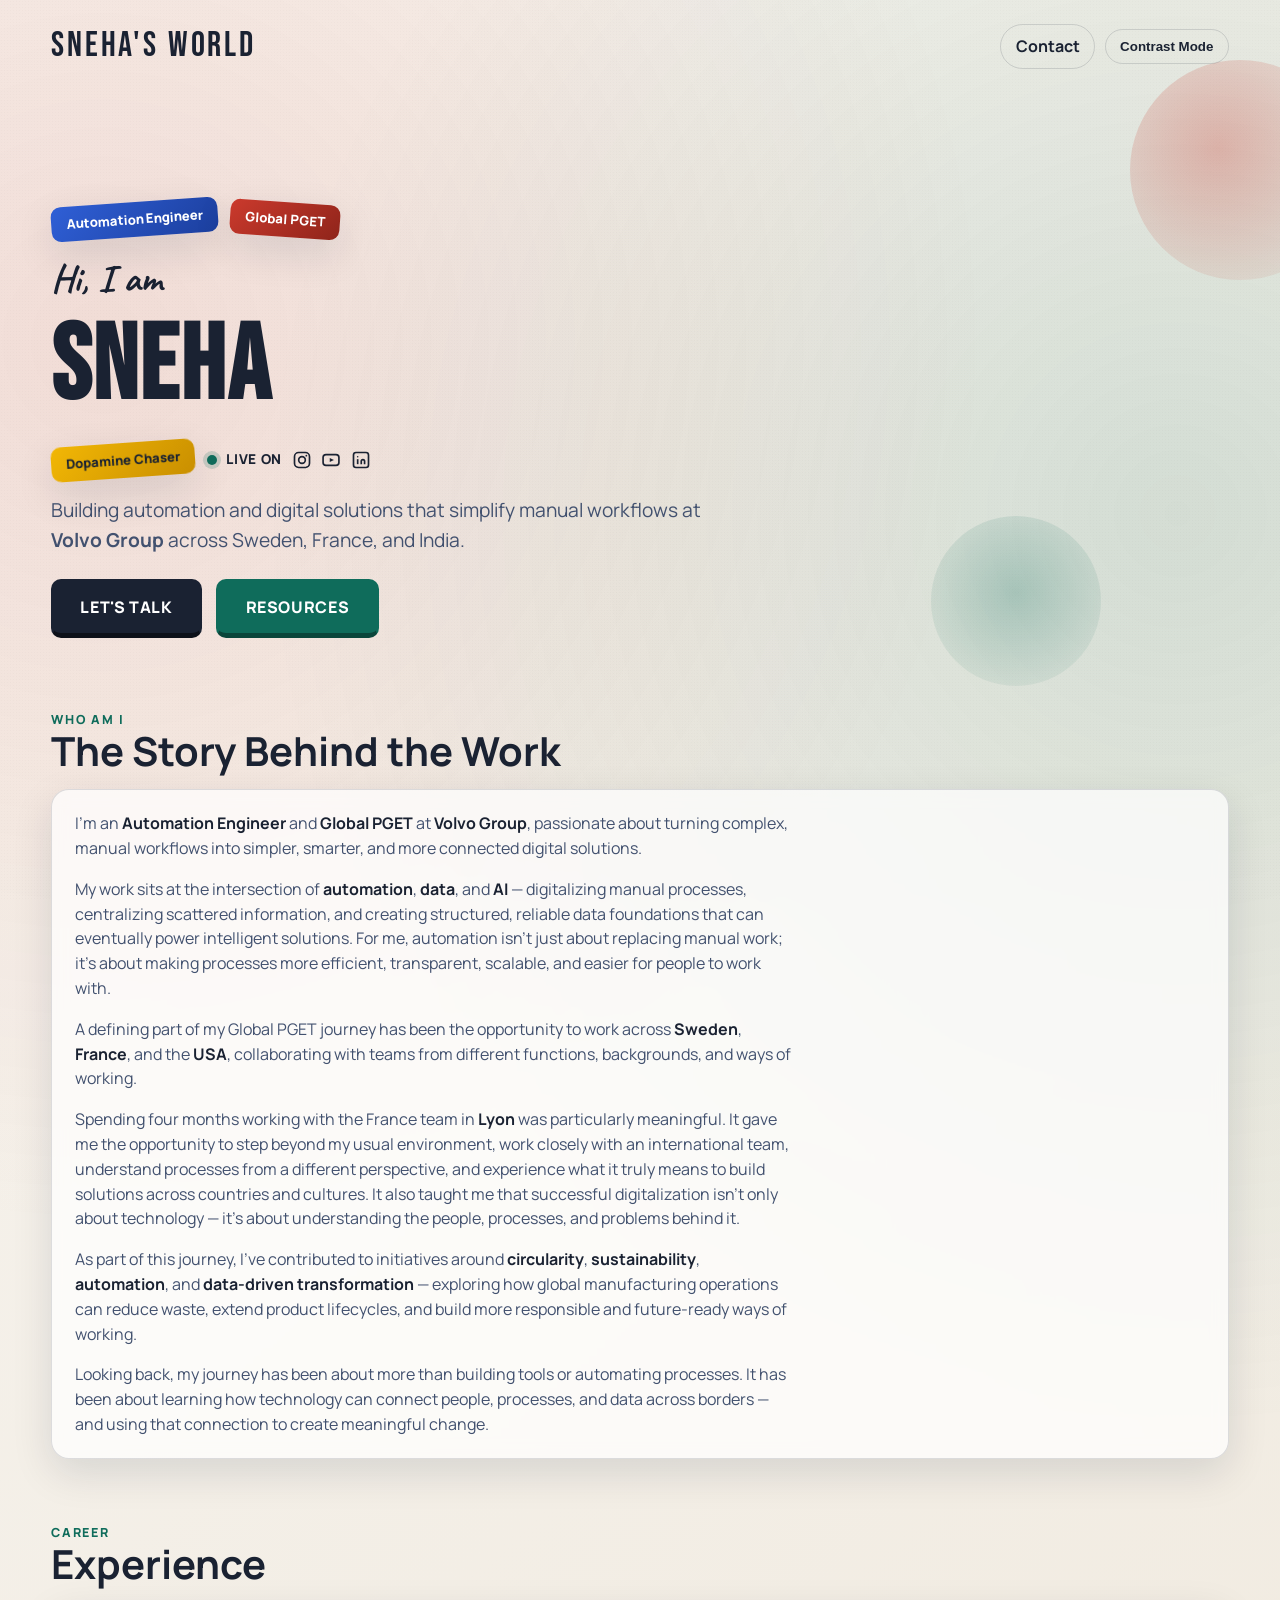
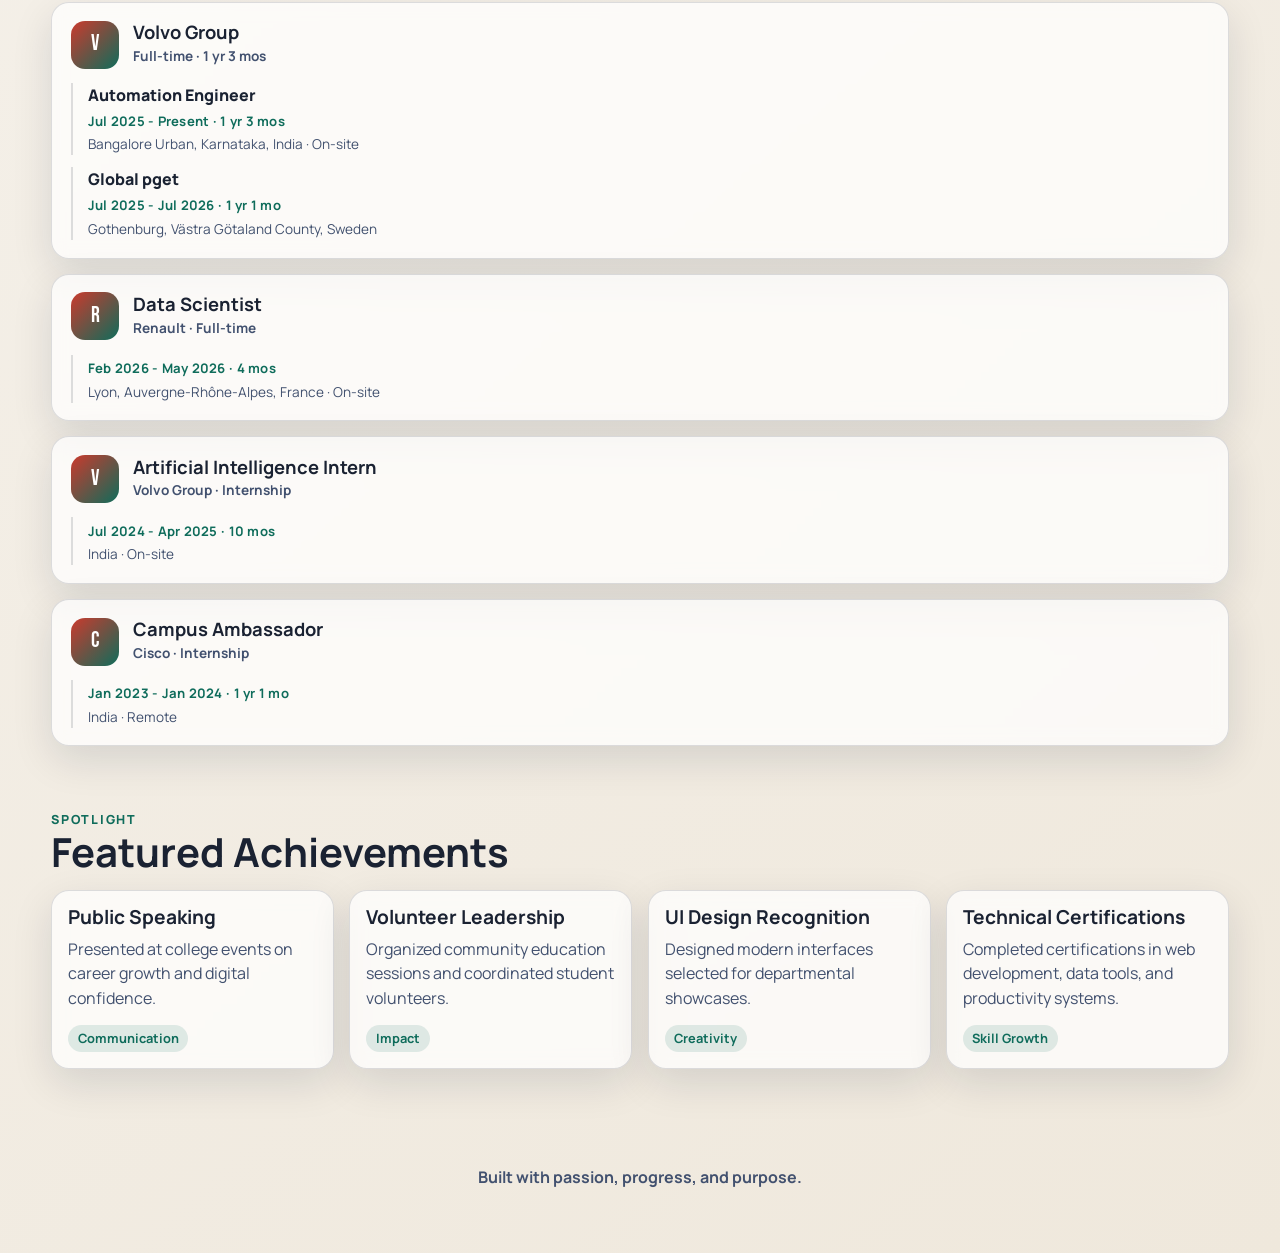
==== index.html @ a1057c7d "Initial commit" ====
<!DOCTYPE html>
<html lang="en">
  <head>
    <meta charset="UTF-8" />
    <meta name="viewport" content="width=device-width, initial-scale=1.0" />
    <title>Sneha's Achievements</title>
    <meta
      name="description"
      content="A personal achievements website celebrating milestones, awards, and growth."
    />
    <link rel="preconnect" href="https://fonts.googleapis.com" />
    <link rel="preconnect" href="https://fonts.gstatic.com" crossorigin />
    <link
      href="https://fonts.googleapis.com/css2?family=Bebas+Neue&family=Caveat:wght@600;700&family=Manrope:wght@400;600;700;800&display=swap"
      rel="stylesheet"
    />
    <link rel="stylesheet" href="styles.css" />
  </head>
  <body>
    <div class="noise-overlay" aria-hidden="true"></div>
    <header class="hero">
      <nav class="top-nav">
        <p class="brand">Sneha's World</p>
        <div class="nav-actions">
          <a class="ghost-btn" href="contact.html">Contact</a>
          <button id="themeToggle" class="ghost-btn" aria-label="Toggle contrast mode">
            Contrast Mode
          </button>
        </div>
      </nav>

      <div class="hero-content">
        <div class="tag-row">
          <span class="tag tag-blue tilt-left">Automation Engineer</span>
          <span class="tag tag-red tilt-right">Global PGET</span>
        </div>

        <p class="greeting">Hi, I am</p>
        <h1 class="profile-name">Sneha</h1>

        <div class="tag-row tag-row-bottom">
          <span class="tag tag-yellow tilt-left">Dopamine Chaser</span>
          <div class="live-on">
            <span class="live-dot" aria-hidden="true"></span>
            LIVE ON
            <a class="social-icon" href="#" aria-label="Instagram">
              <svg viewBox="0 0 24 24" fill="none" stroke="currentColor" stroke-width="2">
                <rect x="3" y="3" width="18" height="18" rx="5" />
                <circle cx="12" cy="12" r="4" />
                <circle cx="17.2" cy="6.8" r="1.1" fill="currentColor" stroke="none" />
              </svg>
            </a>
            <a class="social-icon" href="#" aria-label="YouTube">
              <svg viewBox="0 0 24 24" fill="none" stroke="currentColor" stroke-width="2">
                <rect x="2.5" y="5.5" width="19" height="13" rx="3.5" />
                <path d="M10.5 9.5l5 2.5-5 2.5z" fill="currentColor" stroke="none" />
              </svg>
            </a>
            <a class="social-icon" href="#" aria-label="LinkedIn">
              <svg viewBox="0 0 24 24" fill="none" stroke="currentColor" stroke-width="2">
                <rect x="3" y="3" width="18" height="18" rx="3" />
                <circle cx="8" cy="8.2" r="0.9" fill="currentColor" stroke="none" />
                <path d="M8 11v6" />
                <path d="M12.3 17v-3.4c0-1.3.8-2.1 2-2.1s2 .8 2 2.1V17" />
              </svg>
            </a>
          </div>
        </div>

        <p class="hero-subtitle">
          Building automation and digital solutions that simplify manual workflows at
          <strong>Volvo Group</strong> across Sweden, France, and India.
        </p>

        <div class="hero-actions">
          <a class="btn-dark" href="contact.html">Let's Talk</a>
          <a class="btn-green" href="#experience">Resources</a>
        </div>
      </div>
      <div class="hero-shape hero-shape-a" aria-hidden="true"></div>
      <div class="hero-shape hero-shape-b" aria-hidden="true"></div>
    </header>

    <main>
      <section id="about" class="about-section">
        <div class="section-head reveal">
          <p class="kicker">Who Am I</p>
          <h2>The Story Behind the Work</h2>
        </div>

        <div class="about-content reveal">
          <p>
            I'm an <strong>Automation Engineer</strong> and <strong>Global PGET</strong> at
            <strong>Volvo Group</strong>, passionate about turning complex, manual workflows into
            simpler, smarter, and more connected digital solutions.
          </p>
          <p>
            My work sits at the intersection of <strong>automation</strong>, <strong>data</strong>,
            and <strong>AI</strong> — digitalizing manual processes, centralizing scattered
            information, and creating structured, reliable data foundations that can eventually power
            intelligent solutions. For me, automation isn't just about replacing manual work; it's
            about making processes more efficient, transparent, scalable, and easier for people to
            work with.
          </p>
          <p>
            A defining part of my Global PGET journey has been the opportunity to work across
            <strong>Sweden</strong>, <strong>France</strong>, and the <strong>USA</strong>,
            collaborating with teams from different functions, backgrounds, and ways of working.
          </p>
          <p>
            Spending four months working with the France team in <strong>Lyon</strong> was
            particularly meaningful. It gave me the opportunity to step beyond my usual environment,
            work closely with an international team, understand processes from a different
            perspective, and experience what it truly means to build solutions across countries and
            cultures. It also taught me that successful digitalization isn't only about technology —
            it's about understanding the people, processes, and problems behind it.
          </p>
          <p>
            As part of this journey, I've contributed to initiatives around
            <strong>circularity</strong>, <strong>sustainability</strong>, <strong>automation</strong>,
            and <strong>data-driven transformation</strong> — exploring how global manufacturing
            operations can reduce waste, extend product lifecycles, and build more responsible and
            future-ready ways of working.
          </p>
          <p>
            Looking back, my journey has been about more than building tools or automating processes.
            It has been about learning how technology can connect people, processes, and data across
            borders — and using that connection to create meaningful change.
          </p>
        </div>
      </section>

      <section id="experience" class="experience-section">
        <div class="section-head reveal">
          <p class="kicker">Career</p>
          <h2>Experience</h2>
        </div>

        <div class="experience-list">
          <article class="experience-company reveal">
            <div class="company-header">
              <div class="company-logo" aria-hidden="true">V</div>
              <div>
                <h3>Volvo Group</h3>
                <p class="company-meta">Full-time · 1 yr 3 mos</p>
              </div>
            </div>
            <div class="role-list">
              <div class="role-item">
                <p class="role-title">Automation Engineer</p>
                <p class="role-duration">Jul 2025 - Present · 1 yr 3 mos</p>
                <p class="role-location">Bangalore Urban, Karnataka, India · On-site</p>
              </div>
              <div class="role-item">
                <p class="role-title">Global pget</p>
                <p class="role-duration">Jul 2025 - Jul 2026 · 1 yr 1 mo</p>
                <p class="role-location">Gothenburg, Västra Götaland County, Sweden</p>
              </div>
            </div>
          </article>

          <article class="experience-company reveal">
            <div class="company-header">
              <div class="company-logo" aria-hidden="true">R</div>
              <div>
                <h3>Data Scientist</h3>
                <p class="company-meta">Renault · Full-time</p>
              </div>
            </div>
            <div class="role-list">
              <div class="role-item">
                <p class="role-duration">Feb 2026 - May 2026 · 4 mos</p>
                <p class="role-location">Lyon, Auvergne-Rhône-Alpes, France · On-site</p>
              </div>
            </div>
          </article>

          <article class="experience-company reveal">
            <div class="company-header">
              <div class="company-logo" aria-hidden="true">V</div>
              <div>
                <h3>Artificial Intelligence Intern</h3>
                <p class="company-meta">Volvo Group · Internship</p>
              </div>
            </div>
            <div class="role-list">
              <div class="role-item">
                <p class="role-duration">Jul 2024 - Apr 2025 · 10 mos</p>
                <p class="role-location">India · On-site</p>
              </div>
            </div>
          </article>

          <article class="experience-company reveal">
            <div class="company-header">
              <div class="company-logo" aria-hidden="true">C</div>
              <div>
                <h3>Campus Ambassador</h3>
                <p class="company-meta">Cisco · Internship</p>
              </div>
            </div>
            <div class="role-list">
              <div class="role-item">
                <p class="role-duration">Jan 2023 - Jan 2024 · 1 yr 1 mo</p>
                <p class="role-location">India · Remote</p>
              </div>
            </div>
          </article>
        </div>
      </section>

      <section class="cards-section">
        <div class="section-head reveal">
          <p class="kicker">Spotlight</p>
          <h2>Featured Achievements</h2>
        </div>

        <div class="achievement-grid">
          <article class="achievement-card reveal">
            <h3>Public Speaking</h3>
            <p>Presented at college events on career growth and digital confidence.</p>
            <span>Communication</span>
          </article>
          <article class="achievement-card reveal">
            <h3>Volunteer Leadership</h3>
            <p>Organized community education sessions and coordinated student volunteers.</p>
            <span>Impact</span>
          </article>
          <article class="achievement-card reveal">
            <h3>UI Design Recognition</h3>
            <p>Designed modern interfaces selected for departmental showcases.</p>
            <span>Creativity</span>
          </article>
          <article class="achievement-card reveal">
            <h3>Technical Certifications</h3>
            <p>Completed certifications in web development, data tools, and productivity systems.</p>
            <span>Skill Growth</span>
          </article>
        </div>
      </section>
    </main>

    <footer class="site-footer">
      <p>Built with passion, progress, and purpose.</p>
    </footer>

    <script src="script.js"></script>
  </body>
</html>
---- styles.css ----
:root {
  --bg: #f7f4ef;
  --bg-alt: #efe8dc;
  --text: #1a2232;
  --muted: #42516f;
  --accent: #cb3a2d;
  --accent-2: #0f6c5b;
  --card: rgba(255, 255, 255, 0.72);
  --border: rgba(26, 34, 50, 0.14);
  --shadow: 0 14px 40px rgba(12, 23, 46, 0.12);
}

body.high-contrast {
  --bg: #111111;
  --bg-alt: #1f1f1f;
  --text: #f5f5f5;
  --muted: #d0d0d0;
  --accent: #ffd447;
  --accent-2: #46e7c4;
  --card: rgba(34, 34, 34, 0.82);
  --border: rgba(255, 255, 255, 0.18);
  --shadow: 0 14px 40px rgba(0, 0, 0, 0.4);
}

* {
  box-sizing: border-box;
}

html,
body {
  margin: 0;
  padding: 0;
}

body {
  font-family: "Manrope", "Segoe UI", sans-serif;
  background:
    radial-gradient(circle at 8% 12%, rgba(203, 58, 45, 0.12), transparent 32%),
    radial-gradient(circle at 92% 18%, rgba(15, 108, 91, 0.14), transparent 35%),
    linear-gradient(140deg, var(--bg), var(--bg-alt));
  color: var(--text);
  min-height: 100vh;
  line-height: 1.55;
  overflow-x: hidden;
}

.noise-overlay {
  position: fixed;
  inset: 0;
  pointer-events: none;
  opacity: 0.22;
  background-image: radial-gradient(rgba(0, 0, 0, 0.06) 1px, transparent 1px);
  background-size: 3px 3px;
  mix-blend-mode: multiply;
  z-index: -1;
}

.hero {
  position: relative;
  isolation: isolate;
  padding: 1.2rem clamp(1rem, 4vw, 4rem) 4rem;
}

.top-nav {
  display: flex;
  align-items: center;
  justify-content: space-between;
  gap: 1rem;
}

.brand {
  margin: 0;
  font-family: "Bebas Neue", Impact, sans-serif;
  letter-spacing: 0.08em;
  font-size: clamp(1.5rem, 2.8vw, 2.2rem);
}

.nav-actions {
  display: flex;
  align-items: center;
  gap: 0.6rem;
}

.ghost-btn {
  border: 1px solid var(--border);
  background: transparent;
  color: var(--text);
  padding: 0.55rem 0.9rem;
  border-radius: 999px;
  font-weight: 700;
  cursor: pointer;
  text-decoration: none;
  display: inline-flex;
  align-items: center;
}

.hero-content {
  width: min(760px, 100%);
  margin-top: clamp(2rem, 10vw, 8rem);
  animation: rise-in 700ms ease-out both;
}

.kicker {
  margin: 0;
  color: var(--accent-2);
  font-weight: 800;
  letter-spacing: 0.14em;
  text-transform: uppercase;
  font-size: 0.78rem;
}

h1,
h2,
h3 {
  line-height: 1.1;
  margin: 0;
}

h1 {
  margin-top: 0.55rem;
  font-family: "Bebas Neue", Impact, sans-serif;
  font-size: clamp(2.8rem, 9vw, 6.6rem);
  letter-spacing: 0.02em;
}

.hero-subtitle {
  margin: 0.95rem 0 1.45rem;
  max-width: 56ch;
  color: var(--muted);
  font-size: clamp(1rem, 2.5vw, 1.2rem);
}

.primary-btn {
  display: inline-flex;
  align-items: center;
  justify-content: center;
  text-decoration: none;
  color: #ffffff;
  background: linear-gradient(120deg, var(--accent), #dc6046);
  padding: 0.8rem 1.3rem;
  border-radius: 999px;
  font-weight: 700;
  box-shadow: var(--shadow);
  transition: transform 250ms ease;
}

.primary-btn:hover {
  transform: translateY(-2px);
}

.tag-row {
  display: flex;
  flex-wrap: wrap;
  align-items: center;
  gap: 0.7rem;
}

.tag-row-bottom {
  margin: 1rem 0 1.2rem;
}

.tag {
  display: inline-flex;
  padding: 0.45rem 0.95rem;
  border-radius: 10px;
  font-weight: 800;
  font-size: 0.82rem;
  color: #ffffff;
  box-shadow: var(--shadow);
}

.tilt-left {
  transform: rotate(-4deg);
}

.tilt-right {
  transform: rotate(4deg);
}

.tag-blue {
  background: linear-gradient(135deg, #2f5fd6, #1c3f9e);
}

.tag-red {
  background: linear-gradient(135deg, var(--accent), #8f241a);
}

.tag-yellow {
  background: linear-gradient(135deg, #f2b705, #c98f00);
  color: var(--text);
}

.greeting {
  margin: 0.8rem 0 0;
  font-family: "Caveat", "Manrope", cursive;
  font-size: clamp(1.6rem, 4vw, 2.4rem);
  font-weight: 700;
  color: var(--text);
}

.profile-name {
  margin-top: 0.1rem;
}

.live-on {
  display: inline-flex;
  align-items: center;
  gap: 0.6rem;
  font-weight: 800;
  font-size: 0.85rem;
  letter-spacing: 0.05em;
  color: var(--text);
}

.live-dot {
  width: 10px;
  height: 10px;
  border-radius: 50%;
  background: var(--accent-2);
  box-shadow: 0 0 0 4px rgba(15, 108, 91, 0.18);
}

.social-icon {
  display: inline-flex;
  color: var(--text);
}

.social-icon svg {
  width: 20px;
  height: 20px;
}

.hero-actions {
  display: flex;
  flex-wrap: wrap;
  gap: 0.9rem;
  margin-top: 0.4rem;
}

.btn-dark,
.btn-green {
  display: inline-flex;
  align-items: center;
  justify-content: center;
  text-decoration: none;
  text-transform: uppercase;
  font-weight: 800;
  letter-spacing: 0.04em;
  padding: 0.85rem 1.7rem;
  border-radius: 10px;
  border: 2px solid transparent;
  transition: transform 150ms ease, border-bottom-width 150ms ease;
}

.btn-dark {
  color: #ffffff;
  background: var(--text);
  border-color: var(--text);
  border-bottom: 5px solid rgba(0, 0, 0, 0.5);
}

.btn-green {
  color: #ffffff;
  background: var(--accent-2);
  border-color: var(--accent-2);
  border-bottom: 5px solid rgba(0, 0, 0, 0.35);
}

.btn-dark:hover,
.btn-green:hover {
  transform: translateY(2px);
  border-bottom-width: 3px;
}

.hero-shape {
  position: absolute;
  border-radius: 1000px;
  filter: blur(0.4px);
  z-index: -1;
}

.hero-shape-a {
  right: -70px;
  top: 60px;
  width: 220px;
  height: 220px;
  background: radial-gradient(circle at 40% 40%, rgba(203, 58, 45, 0.3), rgba(203, 58, 45, 0));
}

.hero-shape-b {
  right: 14%;
  bottom: 16px;
  width: 170px;
  height: 170px;
  background: radial-gradient(circle at 50% 45%, rgba(15, 108, 91, 0.25), rgba(15, 108, 91, 0));
}

main {
  padding: 0 clamp(1rem, 4vw, 4rem) 3rem;
}

.stats {
  display: grid;
  grid-template-columns: repeat(auto-fit, minmax(190px, 1fr));
  gap: 0.9rem;
  margin-top: 1rem;
}

.about-section {
  margin-top: 0.5rem;
}

.about-content {
  border: 1px solid var(--border);
  border-radius: 18px;
  background: var(--card);
  backdrop-filter: blur(8px);
  box-shadow: var(--shadow);
  padding: 1.3rem 1.4rem;
  display: grid;
  gap: 1rem;
}

.about-content p {
  margin: 0;
  color: var(--muted);
  max-width: 72ch;
}

.about-content strong {
  color: var(--text);
}

.stat-card,
.achievement-card,
.timeline-item {
  border: 1px solid var(--border);
  border-radius: 18px;
  background: var(--card);
  backdrop-filter: blur(8px);
  box-shadow: var(--shadow);
}

.stat-card {
  padding: 1rem;
}

.stat-card h2 {
  font-family: "Bebas Neue", Impact, sans-serif;
  font-size: 2.6rem;
  color: var(--accent);
}

.stat-card p {
  margin: 0;
  color: var(--muted);
  font-weight: 700;
}

.timeline-section,
.cards-section {
  margin-top: clamp(2rem, 6vw, 4rem);
}

.section-head {
  margin-bottom: 1rem;
}

.section-head h2 {
  font-size: clamp(1.5rem, 5vw, 2.5rem);
}

.timeline {
  display: grid;
  gap: 0.85rem;
}

.timeline-item {
  padding: 1rem;
}

.timeline-item .year {
  margin: 0;
  font-size: 0.85rem;
  color: var(--accent-2);
  font-weight: 800;
  letter-spacing: 0.08em;
}

.timeline-item h3 {
  margin-top: 0.4rem;
  font-size: 1.2rem;
}

.timeline-item p {
  margin: 0.5rem 0 0;
  color: var(--muted);
}

.achievement-grid {
  display: grid;
  gap: 0.95rem;
  grid-template-columns: repeat(auto-fit, minmax(220px, 1fr));
}

.achievement-card {
  padding: 1rem;
  transform: translateY(0);
  transition: transform 220ms ease;
}

.achievement-card:hover {
  transform: translateY(-4px);
}

.achievement-card h3 {
  font-size: 1.2rem;
}

.achievement-card p {
  margin: 0.55rem 0 0.85rem;
  color: var(--muted);
}

.achievement-card span {
  display: inline-flex;
  border-radius: 999px;
  padding: 0.2rem 0.6rem;
  background: rgba(15, 108, 91, 0.12);
  color: var(--accent-2);
  font-weight: 700;
  font-size: 0.8rem;
}

.experience-section {
  margin-top: clamp(2rem, 6vw, 4rem);
}

.experience-list {
  display: grid;
  gap: 0.95rem;
}

.experience-company {
  border: 1px solid var(--border);
  border-radius: 18px;
  background: var(--card);
  backdrop-filter: blur(8px);
  box-shadow: var(--shadow);
  padding: 1.1rem 1.2rem;
}

.company-header {
  display: flex;
  align-items: center;
  gap: 0.85rem;
}

.company-logo {
  flex-shrink: 0;
  width: 48px;
  height: 48px;
  border-radius: 14px;
  display: flex;
  align-items: center;
  justify-content: center;
  font-family: "Bebas Neue", Impact, sans-serif;
  font-size: 1.4rem;
  color: #ffffff;
  background: linear-gradient(135deg, var(--accent), var(--accent-2));
}

.company-header h3 {
  font-size: 1.15rem;
}

.company-meta {
  margin: 0.2rem 0 0;
  color: var(--muted);
  font-weight: 700;
  font-size: 0.85rem;
}

.role-list {
  margin-top: 0.9rem;
  display: grid;
  gap: 0.75rem;
}

.role-item {
  padding-left: 0.9rem;
  border-left: 2px solid var(--border);
}

.role-title {
  margin: 0;
  font-weight: 800;
  color: var(--text);
}

.role-duration {
  margin: 0.2rem 0 0;
  color: var(--accent-2);
  font-weight: 700;
  font-size: 0.82rem;
  letter-spacing: 0.02em;
}

.role-location {
  margin: 0.2rem 0 0;
  color: var(--muted);
  font-size: 0.85rem;
}

.contact-section {
  margin-top: clamp(1rem, 6vw, 2rem);
}

.contact-grid {
  display: grid;
  gap: 0.95rem;
  grid-template-columns: repeat(auto-fit, minmax(220px, 1fr));
}

.contact-card {
  border: 1px solid var(--border);
  border-radius: 18px;
  background: var(--card);
  backdrop-filter: blur(8px);
  box-shadow: var(--shadow);
  padding: 1.3rem;
  text-align: center;
  text-decoration: none;
  color: var(--text);
  transition: transform 220ms ease;
}

.contact-card:hover {
  transform: translateY(-4px);
}

.contact-card.disabled {
  opacity: 0.55;
  pointer-events: none;
}

.contact-icon {
  margin: 0 auto 0.7rem;
  width: 56px;
  height: 56px;
  border-radius: 16px;
  display: flex;
  align-items: center;
  justify-content: center;
  font-family: "Bebas Neue", Impact, sans-serif;
  font-size: 1.3rem;
  color: #ffffff;
  background: linear-gradient(135deg, var(--accent), var(--accent-2));
}

.contact-card h3 {
  font-size: 1.15rem;
}

.contact-card p {
  margin: 0.5rem 0 0;
  color: var(--muted);
  font-size: 0.9rem;
  word-break: break-word;
}

.site-footer {
  padding: 2rem 1rem 3rem;
  text-align: center;
  color: var(--muted);
  font-weight: 700;
}

.reveal {
  opacity: 0;
  transform: translateY(16px);
  transition: opacity 500ms ease, transform 500ms ease;
}

.reveal.visible {
  opacity: 1;
  transform: translateY(0);
}

@keyframes rise-in {
  from {
    opacity: 0;
    transform: translateY(20px);
  }

  to {
    opacity: 1;
    transform: translateY(0);
  }
}

@media (max-width: 720px) {
  .hero {
    padding-bottom: 2.5rem;
  }

  .hero-subtitle {
    max-width: 42ch;
  }

  .hero-shape-a,
  .hero-shape-b {
    opacity: 0.75;
  }

  .tag-row-bottom {
    flex-direction: column;
    align-items: flex-start;
  }
}
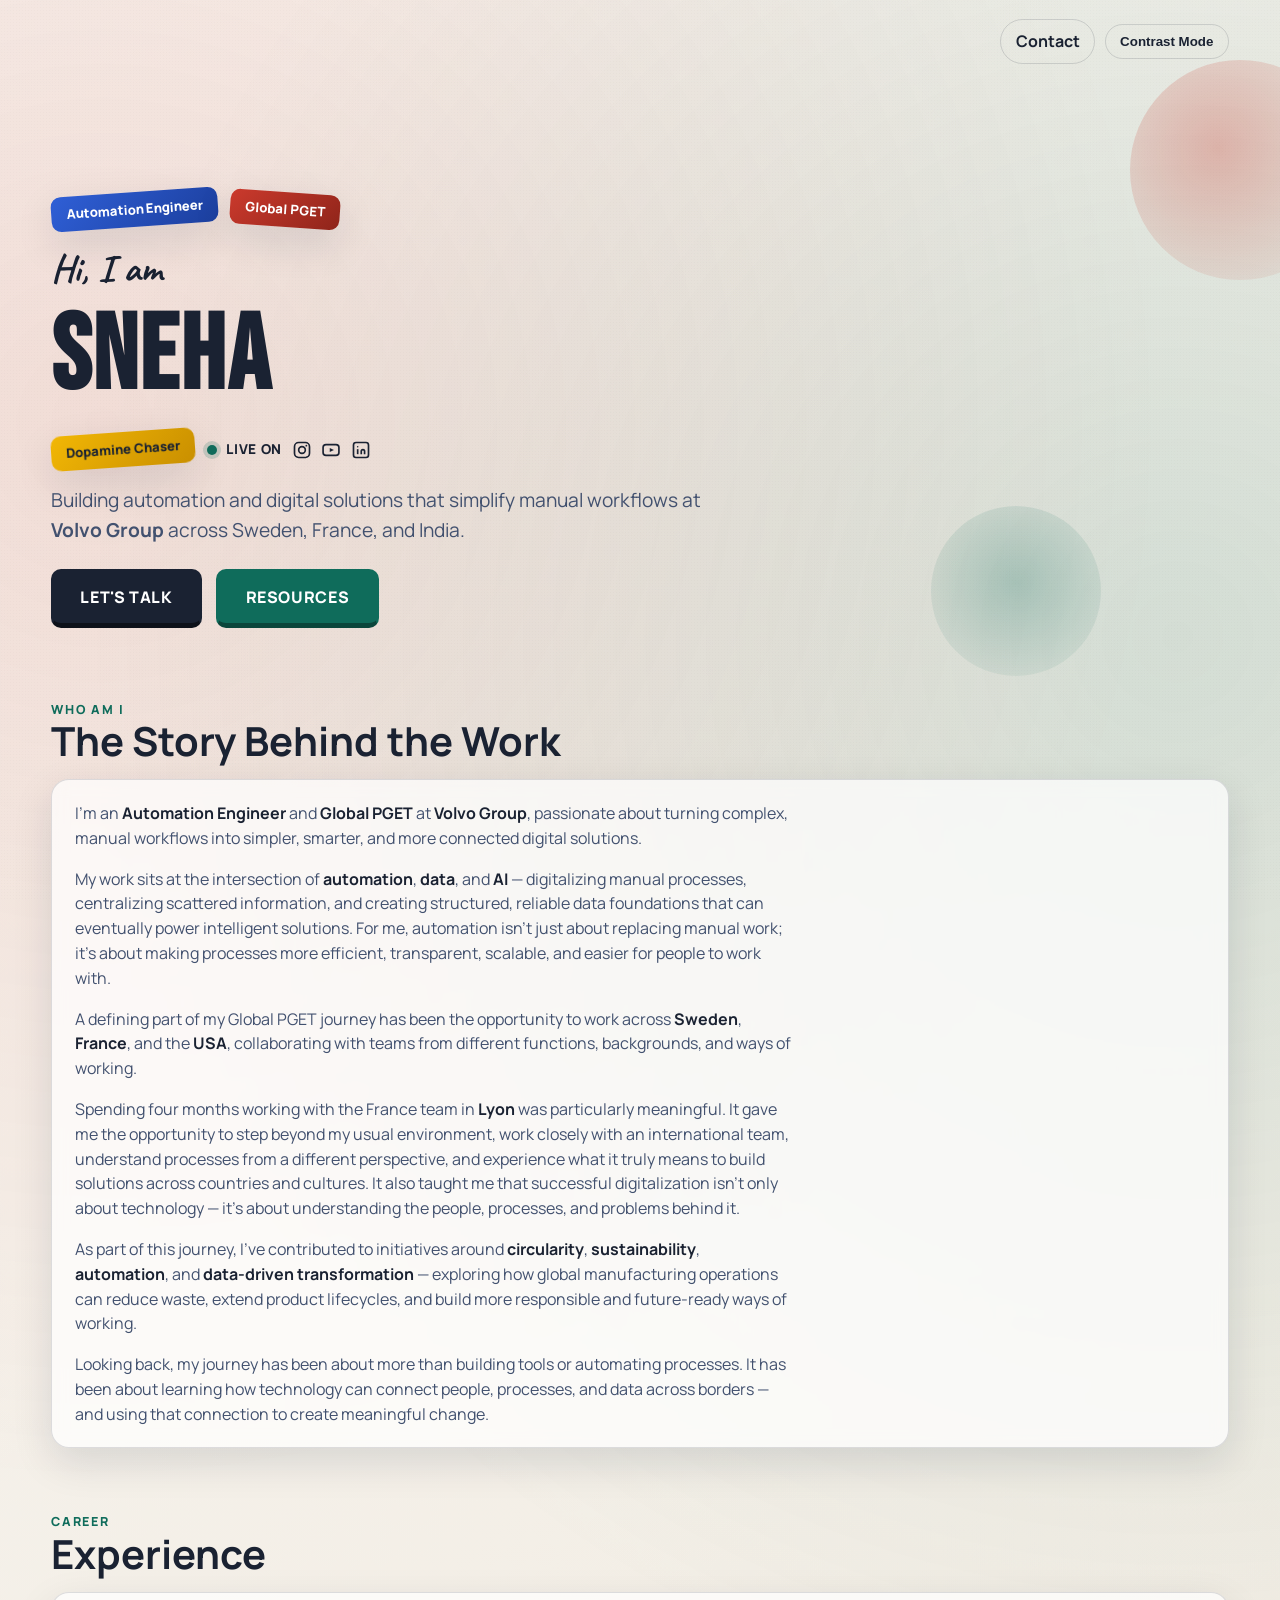
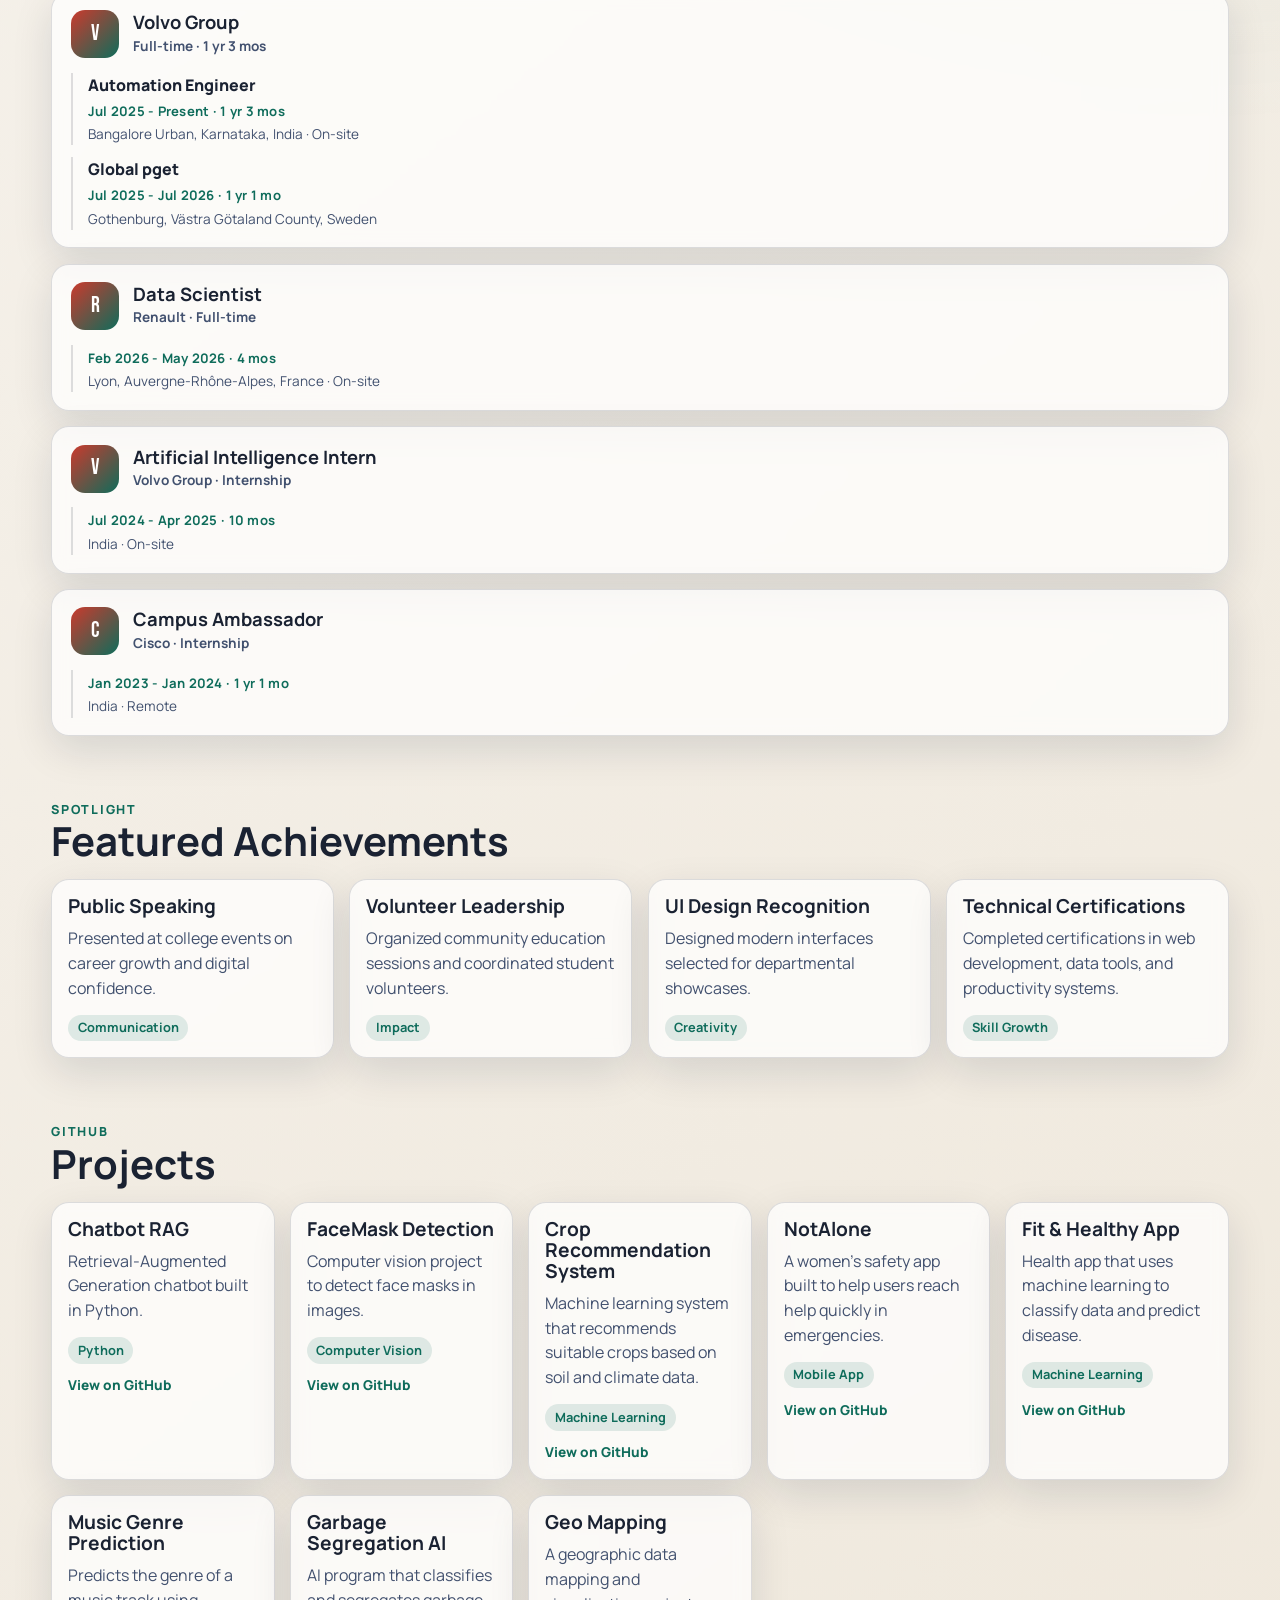
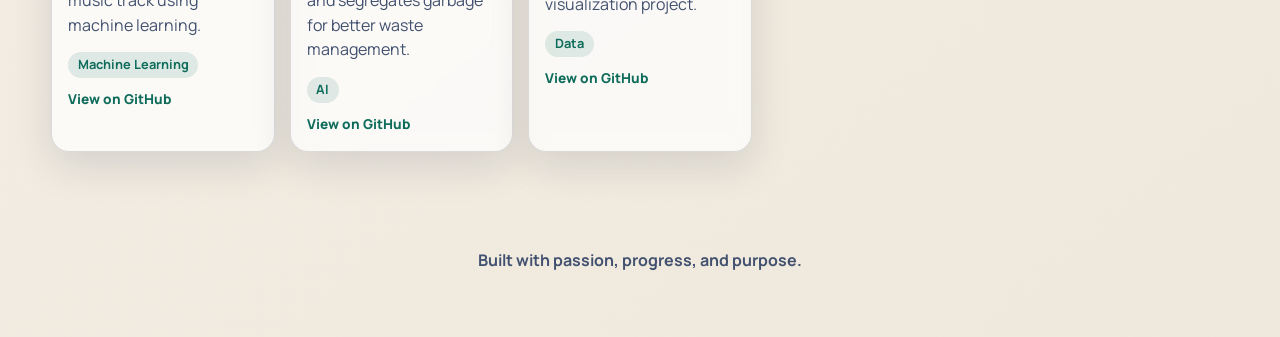
==== commit 8b23430f: "Add hero redesign and GitHub projects section" ====
--- a/index.html
+++ b/index.html
@@ -20,7 +20,6 @@
     <div class="noise-overlay" aria-hidden="true"></div>
     <header class="hero">
       <nav class="top-nav">
-        <p class="brand">Sneha's World</p>
         <div class="nav-actions">
           <a class="ghost-btn" href="contact.html">Contact</a>
           <button id="themeToggle" class="ghost-btn" aria-label="Toggle contrast mode">
@@ -238,6 +237,64 @@
           </article>
         </div>
       </section>
+
+      <section class="cards-section">
+        <div class="section-head reveal">
+          <p class="kicker">GitHub</p>
+          <h2>Projects</h2>
+        </div>
+
+        <div class="achievement-grid">
+          <article class="achievement-card reveal">
+            <h3>Chatbot RAG</h3>
+            <p>Retrieval-Augmented Generation chatbot built in Python.</p>
+            <span>Python</span>
+            <a class="project-link" href="https://github.com/sneha-tini/Chatbot_RAG" target="_blank" rel="noopener">View on GitHub</a>
+          </article>
+          <article class="achievement-card reveal">
+            <h3>FaceMask Detection</h3>
+            <p>Computer vision project to detect face masks in images.</p>
+            <span>Computer Vision</span>
+            <a class="project-link" href="https://github.com/sneha-tini/FaceMask_detection" target="_blank" rel="noopener">View on GitHub</a>
+          </article>
+          <article class="achievement-card reveal">
+            <h3>Crop Recommendation System</h3>
+            <p>Machine learning system that recommends suitable crops based on soil and climate data.</p>
+            <span>Machine Learning</span>
+            <a class="project-link" href="https://github.com/sneha-tini/Crop-Recommendation-System-Using-Machine-Learning" target="_blank" rel="noopener">View on GitHub</a>
+          </article>
+          <article class="achievement-card reveal">
+            <h3>NotAlone</h3>
+            <p>A women's safety app built to help users reach help quickly in emergencies.</p>
+            <span>Mobile App</span>
+            <a class="project-link" href="https://github.com/sneha-tini/NotAlone" target="_blank" rel="noopener">View on GitHub</a>
+          </article>
+          <article class="achievement-card reveal">
+            <h3>Fit &amp; Healthy App</h3>
+            <p>Health app that uses machine learning to classify data and predict disease.</p>
+            <span>Machine Learning</span>
+            <a class="project-link" href="https://github.com/sneha-tini/fit-healthy-app" target="_blank" rel="noopener">View on GitHub</a>
+          </article>
+          <article class="achievement-card reveal">
+            <h3>Music Genre Prediction</h3>
+            <p>Predicts the genre of a music track using machine learning.</p>
+            <span>Machine Learning</span>
+            <a class="project-link" href="https://github.com/sneha-tini/music_genre" target="_blank" rel="noopener">View on GitHub</a>
+          </article>
+          <article class="achievement-card reveal">
+            <h3>Garbage Segregation AI</h3>
+            <p>AI program that classifies and segregates garbage for better waste management.</p>
+            <span>AI</span>
+            <a class="project-link" href="https://github.com/sneha-tini/garbage-segregation-Ai-program" target="_blank" rel="noopener">View on GitHub</a>
+          </article>
+          <article class="achievement-card reveal">
+            <h3>Geo Mapping</h3>
+            <p>A geographic data mapping and visualization project.</p>
+            <span>Data</span>
+            <a class="project-link" href="https://github.com/sneha-tini/geo-mapping" target="_blank" rel="noopener">View on GitHub</a>
+          </article>
+        </div>
+      </section>
     </main>
 
     <footer class="site-footer">
--- a/styles.css
+++ b/styles.css
@@ -64,7 +64,7 @@
 .top-nav {
   display: flex;
   align-items: center;
-  justify-content: space-between;
+  justify-content: flex-end;
   gap: 1rem;
 }
 
@@ -432,6 +432,20 @@
   font-size: 0.8rem;
 }
 
+.project-link {
+  display: block;
+  width: fit-content;
+  margin-top: 0.7rem;
+  color: var(--accent-2);
+  font-weight: 800;
+  font-size: 0.85rem;
+  text-decoration: none;
+}
+
+.project-link:hover {
+  text-decoration: underline;
+}
+
 .experience-section {
   margin-top: clamp(2rem, 6vw, 4rem);
 }
